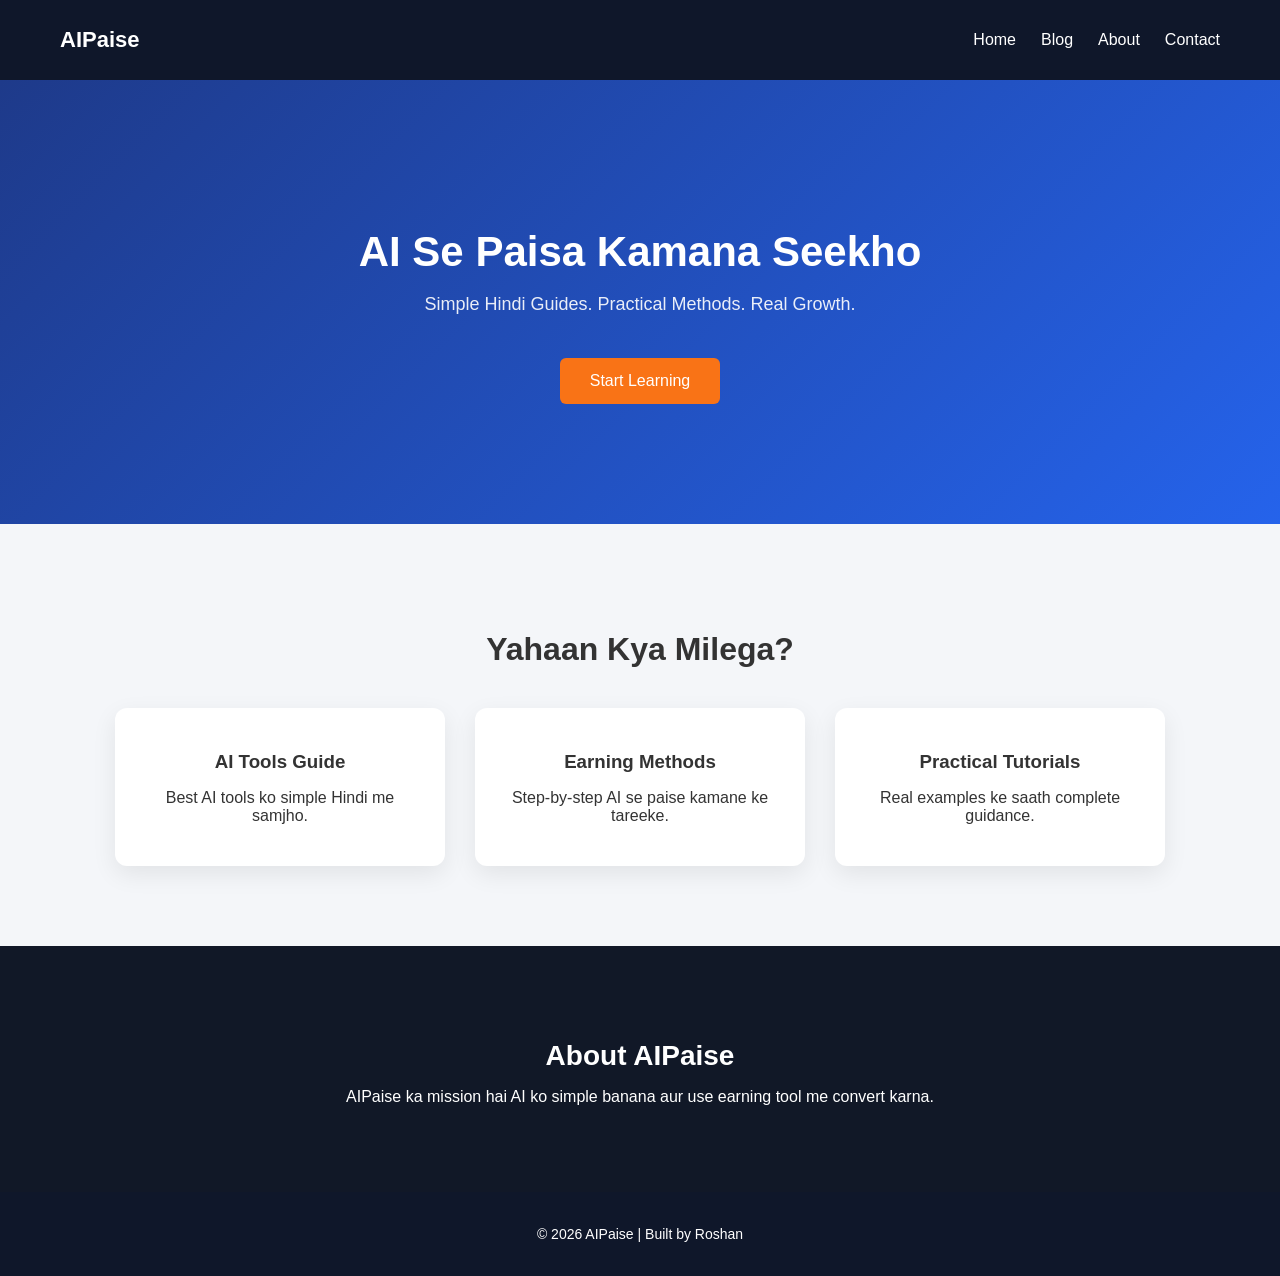
==== index.html @ 18cdc99b "Added contact page with basic form" ====
<!DOCTYPE html>
<html>
<head>
    <title>AIPaise - AI Se Income Seekho</title>
    <link rel="stylesheet" href="style.css">
</head>
<body>

<nav>
    <div class="logo">AIPaise</div>
    <ul>
        <li><a href="index.html">Home</a></li>
        <li><a href="blog.html">Blog</a></li>
        <li><a href="about.html">About</a></li>
        <li><a href="contact.html">Contact</a></li>
    </ul>
</nav>

<header class="hero">
    <h1>AI Se Paisa Kamana Seekho</h1>
    <p>Simple Hindi Guides. Practical Methods. Real Growth.</p>
    <a href="blog.html">
    <button>Start Learning</button>
</a>
</header>

<section class="features">
    <h2>Yahaan Kya Milega?</h2>
    <div class="box-container">
        <div class="box">
            <h3>AI Tools Guide</h3>
            <p>Best AI tools ko simple Hindi me samjho.</p>
        </div>
        <div class="box">
            <h3>Earning Methods</h3>
            <p>Step-by-step AI se paise kamane ke tareeke.</p>
        </div>
        <div class="box">
            <h3>Practical Tutorials</h3>
            <p>Real examples ke saath complete guidance.</p>
        </div>
    </div>
</section>

<section class="about">
    <h2>About AIPaise</h2>
    <p>AIPaise ka mission hai AI ko simple banana aur use earning tool me convert karna.</p>
</section>

<footer>
    <p>© 2026 AIPaise | Built by Roshan</p>
</footer>

</body>
</html>
---- style.css ----
body {
    margin: 0;
    font-family: 'Segoe UI', sans-serif;
    background: #f4f6f9;
    color: #333;
}

/* NAVIGATION */
nav {
    display: flex;
    justify-content: space-between;
    align-items: center;
    padding: 15px 60px;
    background: #0f172a;
    color: white;
    position: sticky;
    top: 0;
}

nav .logo {
    font-size: 22px;
    font-weight: bold;
}

nav ul {
    list-style: none;
    display: flex;
    gap: 25px;
}

nav ul li a {
    color: white;
    text-decoration: none;
    transition: 0.3s;
}

nav ul li a:hover {
    color: #38bdf8;
}

/* HERO SECTION */
.hero {
    text-align: center;
    padding: 120px 20px;
    background: linear-gradient(135deg, #1e3a8a, #2563eb);
    color: white;
}

.hero h1 {
    font-size: 42px;
    margin-bottom: 15px;
}

.hero p {
    font-size: 18px;
    opacity: 0.9;
}

.hero button {
    margin-top: 25px;
    padding: 14px 30px;
    border: none;
    background: #f97316;
    color: white;
    font-size: 16px;
    border-radius: 6px;
    cursor: pointer;
    transition: 0.3s;
}

.hero button:hover {
    background: #ea580c;
    transform: scale(1.05);
}

/* FEATURES */
.features {
    text-align: center;
    padding: 80px 20px;
}

.features h2 {
    font-size: 32px;
    margin-bottom: 40px;
}

.box-container {
    display: flex;
    justify-content: center;
    gap: 30px;
    flex-wrap: wrap;
}

.box {
    background: white;
    padding: 25px;
    width: 280px;
    border-radius: 12px;
    box-shadow: 0 8px 25px rgba(0,0,0,0.08);
    transition: 0.3s;
}

.box:hover {
    transform: translateY(-10px);
}

.box h3 {
    margin-bottom: 10px;
}

/* ABOUT */
.about {
    background: #111827;
    color: white;
    text-align: center;
    padding: 70px 20px;
}

.about h2 {
    font-size: 28px;
    margin-bottom: 15px;
}

/* FOOTER */
footer {
    text-align: center;
    padding: 20px;
    background: #0f172a;
    color: white;
    font-size: 14px;
}
form input, form textarea {
    width: 100%;
    padding: 10px;
    border: 1px solid #ccc;
    border-radius: 6px;
}

form button {
    padding: 12px 20px;
    background: #2563eb;
    color: white;
    border: none;
    border-radius: 6px;
    cursor: pointer;
}

form button:hover {
    background: #1d4ed8;
}
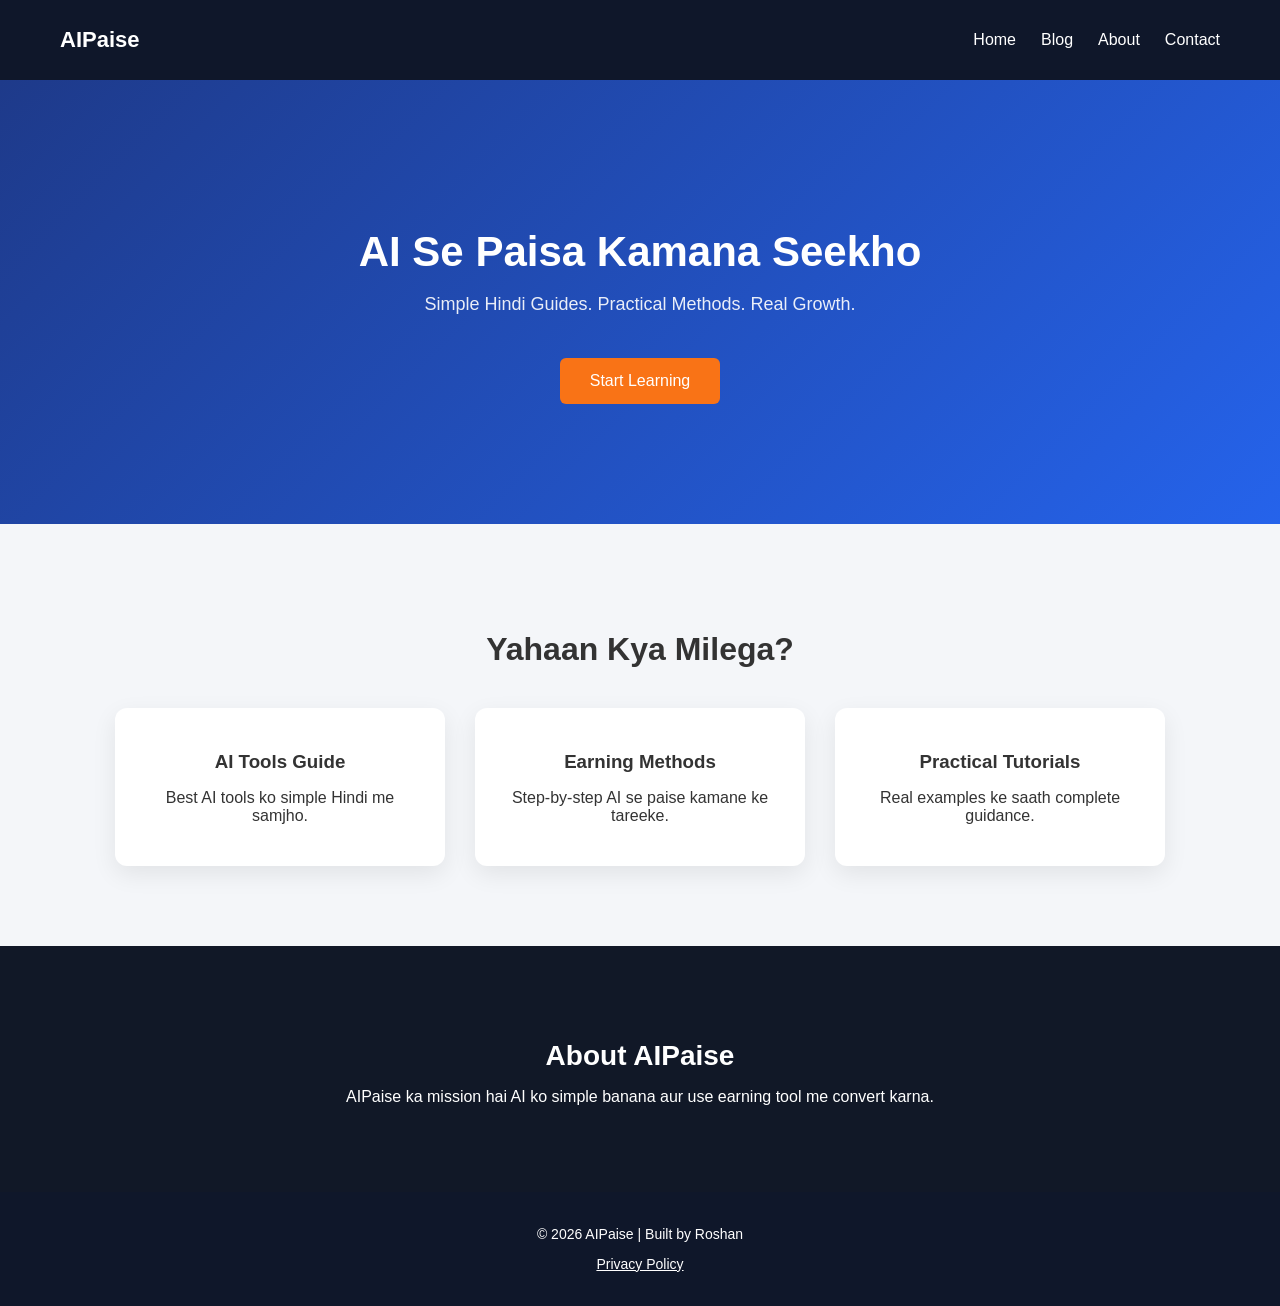
==== commit 55b8f3ae: "Added privacy policy page and footer link" ====
--- a/index.html
+++ b/index.html
@@ -49,6 +49,7 @@
 
 <footer>
     <p>© 2026 AIPaise | Built by Roshan</p>
+    <p><a href="privacy-policy.html" style="color:white;">Privacy Policy</a></p>
 </footer>
 
 </body>
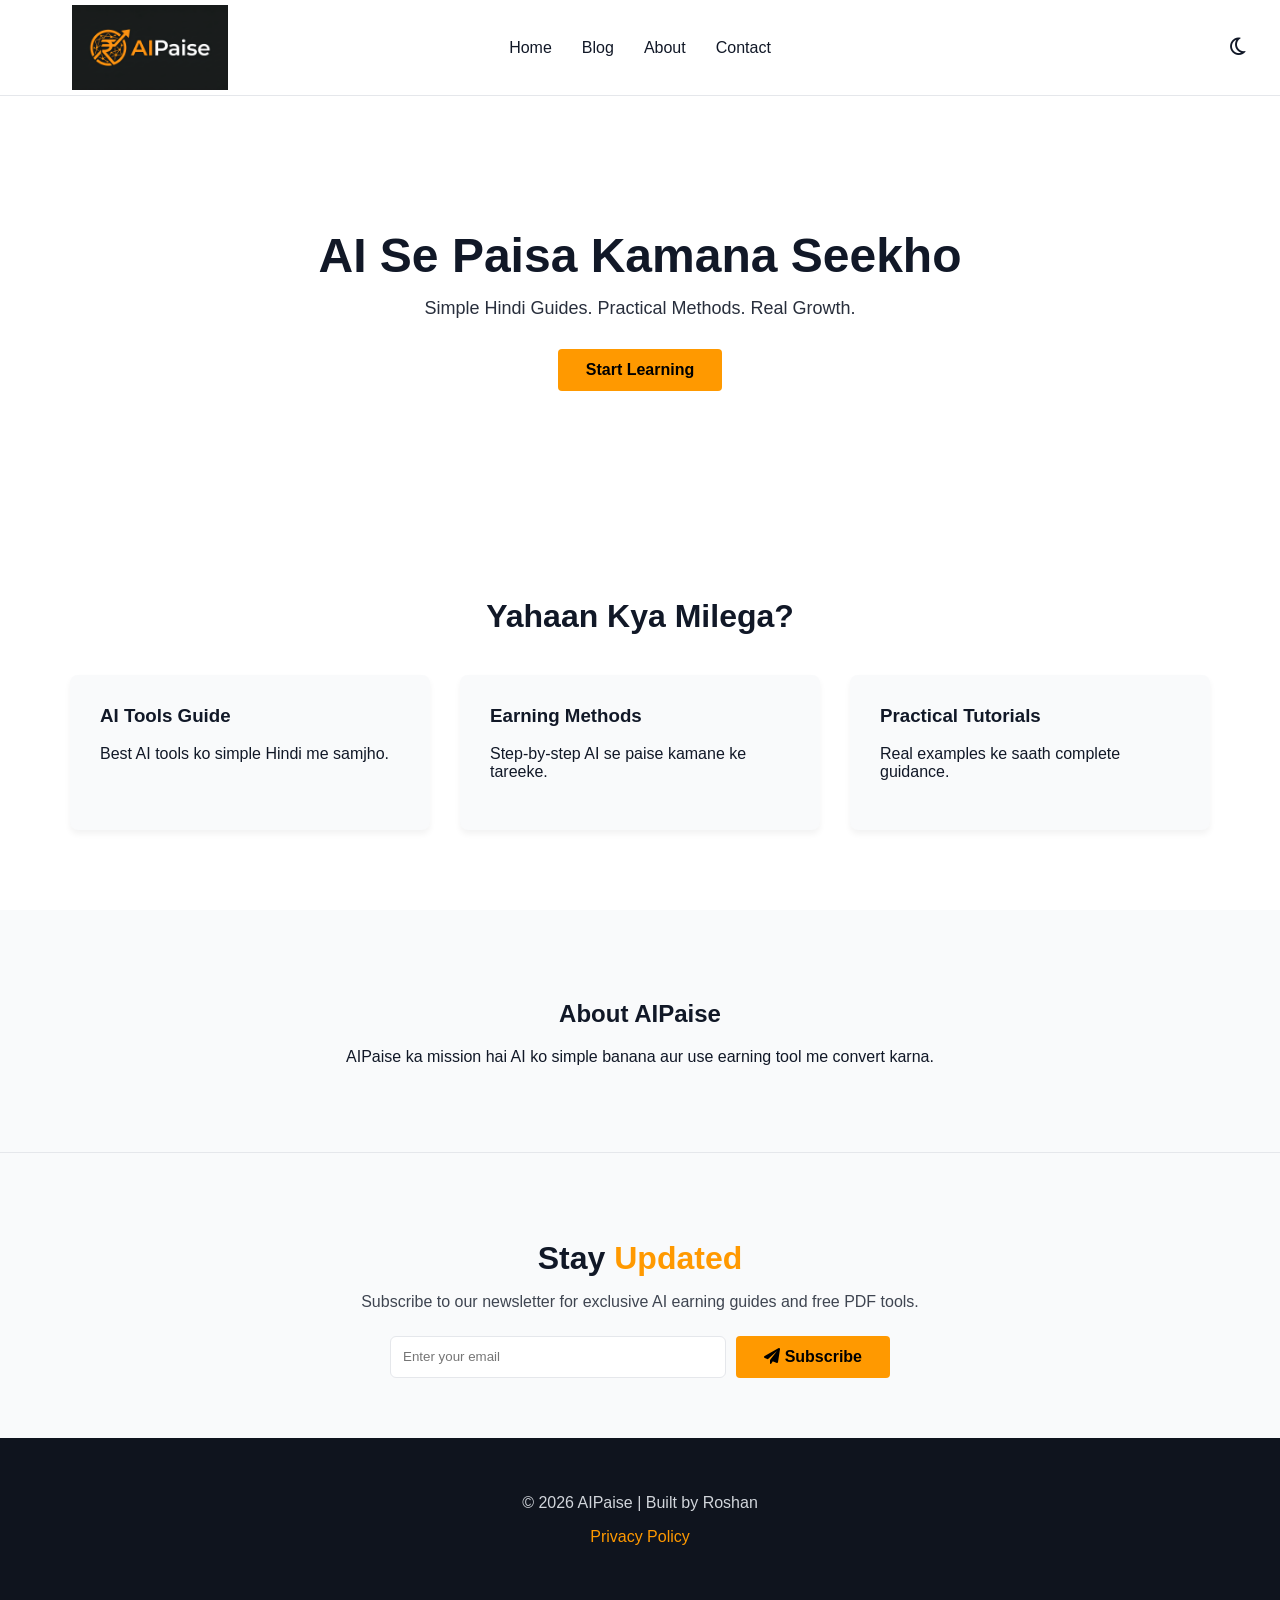
==== commit 43f6f140: "ALL cengish save and one time git push" ====
--- a/index.html
+++ b/index.html
@@ -2,55 +2,139 @@
 <html>
 <head>
     <title>AIPaise - AI Se Income Seekho</title>
+    
+    <meta name="description" content="AI tools aur earning methods ko simple Hindi me seekho. AIPaise par practical AI income guides milte hain.">
+    <meta name="google-site-verification" content="S2FvnTVKJyVCUjkGgdNoRHIZjvCnt6dqcLAl9J9zR3c" />
+    <meta charset="UTF-8">
+    <meta name="viewport" content="width=device-width, initial-scale=1.0">
+
+    <script async src="https://www.googletagmanager.com/gtag/js?id=G-G67X5SBPD9"></script>
+    <script>
+      window.dataLayer = window.dataLayer || [];
+      function gtag(){dataLayer.push(arguments);}
+      gtag('js', new Date());
+      gtag('config', 'G-G67X5SBPD9');
+    </script>
+    
+    <link rel="stylesheet" href="https://cdnjs.cloudflare.com/ajax/libs/font-awesome/6.0.0/css/all.min.css">
+    
     <link rel="stylesheet" href="style.css">
 </head>
+
 <body>
 
+<div id="progress-container">
+    <div id="progress-bar"></div>
+</div>
+
 <nav>
-    <div class="logo">AIPaise</div>
+    <div class="logo">
+        <img src="images/AIPaise_logo.png" alt="AIPaise Premium Logo">
+    </div>
+    
     <ul>
         <li><a href="index.html">Home</a></li>
         <li><a href="blog.html">Blog</a></li>
         <li><a href="about.html">About</a></li>
         <li><a href="contact.html">Contact</a></li>
     </ul>
+    <div class="nav-right">
+        <button id="theme-toggle" class="theme-toggle">
+            <i id="theme-icon" class="far fa-moon"></i>
+        </button>
+    </div>
 </nav>
 
-<header class="hero">
+<header class="hero animate-on-scroll">
     <h1>AI Se Paisa Kamana Seekho</h1>
     <p>Simple Hindi Guides. Practical Methods. Real Growth.</p>
     <a href="blog.html">
-    <button>Start Learning</button>
-</a>
+        <button>Start Learning</button>
+    </a>
 </header>
 
-<section class="features">
+<section class="features animate-on-scroll">
     <h2>Yahaan Kya Milega?</h2>
     <div class="box-container">
-        <div class="box">
+        <div class="box animate-on-scroll">
             <h3>AI Tools Guide</h3>
             <p>Best AI tools ko simple Hindi me samjho.</p>
         </div>
-        <div class="box">
+        <div class="box animate-on-scroll">
             <h3>Earning Methods</h3>
             <p>Step-by-step AI se paise kamane ke tareeke.</p>
         </div>
-        <div class="box">
+        <div class="box animate-on-scroll">
             <h3>Practical Tutorials</h3>
             <p>Real examples ke saath complete guidance.</p>
         </div>
     </div>
 </section>
 
-<section class="about">
+<section class="about animate-on-scroll">
     <h2>About AIPaise</h2>
     <p>AIPaise ka mission hai AI ko simple banana aur use earning tool me convert karna.</p>
 </section>
 
+<section class="newsletter animate-on-scroll">
+    <h2>Stay <span>Updated</span></h2>
+    <p>Subscribe to our newsletter for exclusive AI earning guides and free PDF tools.</p>
+    
+    <form name="newsletter" method="POST" data-netlify="true" class="newsletter-form">
+        <input type="email" name="email" placeholder="Enter your email" required>
+        <button type="submit"><i class="fas fa-paper-plane"></i> Subscribe</button>
+    </form>
+</section>
+
 <footer>
     <p>© 2026 AIPaise | Built by Roshan</p>
-    <p><a href="privacy-policy.html" style="color:white;">Privacy Policy</a></p>
+    <p><a href="privacy-policy.html">Privacy Policy</a></p>
 </footer>
+
+<script>
+    // Dark Mode Logic
+    const themeBtn = document.getElementById('theme-toggle');
+    const themeIcon = document.getElementById('theme-icon');
+    const body = document.body;
+
+    if(localStorage.getItem('theme') === 'dark') { 
+        body.classList.add('dark-mode'); 
+        themeIcon.classList.replace('fa-moon', 'fa-sun'); 
+        themeIcon.classList.replace('far', 'fas'); 
+    }
+
+    themeBtn.addEventListener('click', () => {
+        body.classList.toggle('dark-mode');
+        if(body.classList.contains('dark-mode')) { 
+            localStorage.setItem('theme', 'dark'); 
+            themeIcon.classList.replace('fa-moon', 'fa-sun'); 
+            themeIcon.classList.replace('far', 'fas'); 
+        } else { 
+            localStorage.setItem('theme', 'light'); 
+            themeIcon.classList.replace('fa-sun', 'fa-moon'); 
+            themeIcon.classList.replace('fas', 'far'); 
+        }
+    });
+
+    // Scroll Animation Logic
+    const observer = new IntersectionObserver((entries) => { 
+        entries.forEach(entry => { 
+            if(entry.isIntersecting) { 
+                entry.target.classList.add('show'); 
+            } 
+        }); 
+    }, { threshold: 0.1 });
+    
+    document.querySelectorAll('.animate-on-scroll').forEach(el => observer.observe(el));
+
+    // Progress Bar Logic
+    window.addEventListener('scroll', () => {
+        let winScroll = document.body.scrollTop || document.documentElement.scrollTop;
+        let height = document.documentElement.scrollHeight - document.documentElement.clientHeight;
+        let scrolled = (winScroll / height) * 100;
+        document.getElementById("progress-bar").style.width = scrolled + "%";
+    });
+</script>
 
 </body>
 </html>
--- a/style.css
+++ b/style.css
@@ -1,150 +1,250 @@
+/* CSS Variables for Light & Dark Mode */
+:root {
+    --bg-color: #ffffff;
+    --text-color: #111827;
+    --nav-bg: rgba(255, 255, 255, 0.85); /* Glass effect */
+    --nav-border: #e5e7eb;
+    --accent-color: #ff9900; /* AIVORA Orange */
+    --accent-hover: #e68a00;
+    --card-bg: #f9fafb;
+    --card-shadow: 0 4px 6px rgba(0,0,0,0.05);
+    --footer-bg: #0f141e; 
+    --footer-text: #d1d5db;
+}
+
+/* Dark Mode Theme */
+body.dark-mode {
+    --bg-color: #0f141e;
+    --text-color: #f9fafb;
+    --nav-bg: rgba(15, 20, 30, 0.85); /* Glass effect */
+    --nav-border: #1f2937;
+    --card-bg: #1f2937;
+    --card-shadow: 0 8px 15px rgba(0,0,0,0.3);
+    --footer-bg: #0a0d14;
+    --footer-text: #9ca3af;
+}
+
 body {
     margin: 0;
-    font-family: 'Segoe UI', sans-serif;
-    background: #f4f6f9;
-    color: #333;
-}
-
-/* NAVIGATION */
+    font-family: 'Segoe UI', Tahoma, Geneva, Verdana, sans-serif;
+    background-color: var(--bg-color);
+    color: var(--text-color);
+    transition: background-color 0.3s ease, color 0.3s ease;
+}
+
+/* 1. READING PROGRESS BAR */
+#progress-container {
+    position: fixed;
+    top: 0;
+    left: 0;
+    width: 100%;
+    height: 4px;
+    background: transparent;
+    z-index: 2000;
+}
+
+#progress-bar {
+    height: 100%;
+    background: var(--accent-color);
+    width: 0%;
+    border-top-right-radius: 4px;
+    border-bottom-right-radius: 4px;
+}
+
+/* 2. GLASSMORPHISM NAVIGATION - Professional Layout */
 nav {
     display: flex;
-    justify-content: space-between;
+    justify-content: space-between; 
     align-items: center;
-    padding: 15px 60px;
-    background: #0f172a;
-    color: white;
+    padding: 5px 15px; /* Padding kam kiya hai taaki logo kinare ke paas jaye */
+    background-color: var(--nav-bg);
+    border-bottom: 1px solid var(--nav-border);
     position: sticky;
     top: 0;
+    z-index: 1000;
+    backdrop-filter: blur(12px);
+    -webkit-backdrop-filter: blur(12px);
+    transition: background-color 0.3s ease;
+    min-height: 80px; /* Navbar height fix */
 }
 
 nav .logo {
-    font-size: 22px;
-    font-weight: bold;
-}
-
+    display: flex;
+    align-items: center;
+    z-index: 1001;
+    margin-left: -5px; /* Logo ko left boundary ki taraf dhakela gaya hai */
+}
+
+nav .logo img {
+    width: 280px; /* Aapki demand ke hisab se width */
+    height: auto;
+    max-height: 85px;
+    object-fit: contain;
+}
+
+/* Menu links ko center mein lock karne ka jadoo */
 nav ul {
     list-style: none;
     display: flex;
-    gap: 25px;
+    gap: 30px;
+    margin: 0;
+    padding: 0;
+    position: absolute; 
+    left: 50%;
+    transform: translateX(-50%); /* Isse menu hamesha center mein rahega */
 }
 
 nav ul li a {
-    color: white;
+    color: var(--text-color);
     text-decoration: none;
-    transition: 0.3s;
+    font-weight: 500;
+    font-size: 16px;
+    transition: color 0.3s, border-bottom 0.3s;
+    padding-bottom: 5px;
+    border-bottom: 2px solid transparent;
 }
 
 nav ul li a:hover {
-    color: #38bdf8;
+    color: var(--accent-color);
+    border-bottom: 2px solid var(--accent-color);
+}
+
+.nav-right {
+    display: flex;
+    align-items: center;
+    z-index: 1001;
+    margin-right: 10px;
+}
+
+.theme-toggle {
+    background: none;
+    border: none;
+    font-size: 20px; 
+    cursor: pointer;
+    color: var(--text-color);
+    transition: transform 0.3s, color 0.3s;
+}
+
+.theme-toggle:hover {
+    transform: scale(1.15);
+    color: var(--accent-color);
 }
 
 /* HERO SECTION */
 .hero {
     text-align: center;
-    padding: 120px 20px;
-    background: linear-gradient(135deg, #1e3a8a, #2563eb);
-    color: white;
-}
-
-.hero h1 {
-    font-size: 42px;
-    margin-bottom: 15px;
-}
-
-.hero p {
-    font-size: 18px;
-    opacity: 0.9;
-}
-
-.hero button {
-    margin-top: 25px;
-    padding: 14px 30px;
+    padding: 100px 20px;
+    background-color: var(--bg-color);
+    transition: background-color 0.3s ease;
+}
+
+.hero h1 { font-size: 48px; margin-bottom: 15px; font-weight: 800; }
+.hero p { font-size: 18px; opacity: 0.9; max-width: 600px; margin: 0 auto 30px auto; }
+
+/* BUTTONS */
+button[type="submit"], .hero button, .btn {
+    display: inline-block;
+    padding: 12px 28px;
+    background-color: var(--accent-color);
+    color: #000;
+    text-decoration: none;
+    font-size: 16px;
+    font-weight: bold;
+    border-radius: 4px;
     border: none;
-    background: #f97316;
-    color: white;
-    font-size: 16px;
+    cursor: pointer;
+    transition: background-color 0.3s, transform 0.2s;
+}
+
+button[type="submit"]:hover, .hero button:hover, .btn:hover {
+    background-color: var(--accent-hover);
+    transform: translateY(-2px);
+}
+
+/* 3. SCROLL ANIMATIONS */
+.animate-on-scroll {
+    opacity: 0;
+    transform: translateY(40px);
+    transition: opacity 0.8s ease-out, transform 0.8s ease-out;
+}
+
+.animate-on-scroll.show {
+    opacity: 1;
+    transform: translateY(0);
+}
+
+/* FEATURES / CARDS */
+.features { text-align: center; padding: 80px 20px; }
+.features h2 { font-size: 32px; margin-bottom: 40px; }
+
+.box-container { display: flex; justify-content: center; gap: 30px; flex-wrap: wrap; }
+
+.box {
+    background-color: var(--card-bg);
+    padding: 30px;
+    width: 300px;
+    border-radius: 8px;
+    box-shadow: var(--card-shadow);
+    transition: transform 0.3s, box-shadow 0.3s, border-bottom 0.3s;
+    text-align: left;
+    border-bottom: 3px solid transparent;
+}
+
+.box:hover {
+    transform: translateY(-5px);
+    box-shadow: 0 10px 20px rgba(0,0,0,0.15);
+    border-bottom: 3px solid var(--accent-color);
+}
+
+.box h3 { margin-top: 0; color: var(--text-color); }
+.box a { color: var(--accent-color); text-decoration: none; font-weight: bold; display: inline-block; margin-top: 15px; }
+
+.features div[style*="max-width:800px"], .features div[style*="max-width:600px"] {
+    line-height: 1.8; font-size: 17px;
+}
+
+.about {
+    background-color: var(--card-bg);
+    text-align: center; padding: 70px 20px;
+}
+
+/* 4. PREMIUM NEWSLETTER BOX */
+.newsletter {
+    background-color: var(--card-bg);
+    padding: 60px 20px;
+    text-align: center;
+    border-top: 1px solid var(--nav-border);
+}
+
+.newsletter h2 { font-size: 32px; margin-bottom: 10px; }
+.newsletter h2 span { color: var(--accent-color); }
+.newsletter p { opacity: 0.8; margin-bottom: 25px; }
+
+.newsletter-form {
+    display: flex;
+    justify-content: center;
+    gap: 10px;
+    max-width: 500px;
+    margin: 0 auto;
+}
+
+.newsletter-form input {
+    margin-bottom: 0;
+    flex: 1;
+}
+
+form input, form textarea {
+    width: 100%; padding: 12px;
+    border: 1px solid var(--nav-border);
     border-radius: 6px;
-    cursor: pointer;
-    transition: 0.3s;
-}
-
-.hero button:hover {
-    background: #ea580c;
-    transform: scale(1.05);
-}
-
-/* FEATURES */
-.features {
-    text-align: center;
-    padding: 80px 20px;
-}
-
-.features h2 {
-    font-size: 32px;
-    margin-bottom: 40px;
-}
-
-.box-container {
-    display: flex;
-    justify-content: center;
-    gap: 30px;
-    flex-wrap: wrap;
-}
-
-.box {
-    background: white;
-    padding: 25px;
-    width: 280px;
-    border-radius: 12px;
-    box-shadow: 0 8px 25px rgba(0,0,0,0.08);
-    transition: 0.3s;
-}
-
-.box:hover {
-    transform: translateY(-10px);
-}
-
-.box h3 {
-    margin-bottom: 10px;
-}
-
-/* ABOUT */
-.about {
-    background: #111827;
-    color: white;
-    text-align: center;
-    padding: 70px 20px;
-}
-
-.about h2 {
-    font-size: 28px;
-    margin-bottom: 15px;
-}
-
-/* FOOTER */
+    background-color: var(--bg-color);
+    color: var(--text-color);
+    margin-bottom: 20px; font-family: inherit; box-sizing: border-box;
+}
+
 footer {
-    text-align: center;
-    padding: 20px;
-    background: #0f172a;
-    color: white;
-    font-size: 14px;
-}
-form input, form textarea {
-    width: 100%;
-    padding: 10px;
-    border: 1px solid #ccc;
-    border-radius: 6px;
-}
-
-form button {
-    padding: 12px 20px;
-    background: #2563eb;
-    color: white;
-    border: none;
-    border-radius: 6px;
-    cursor: pointer;
-}
-
-form button:hover {
-    background: #1d4ed8;
-}+    text-align: center; padding: 40px 20px;
+    background-color: var(--footer-bg); color: var(--footer-text);
+}
+footer a { color: var(--accent-color); text-decoration: none; }
+footer a:hover { text-decoration: underline; }
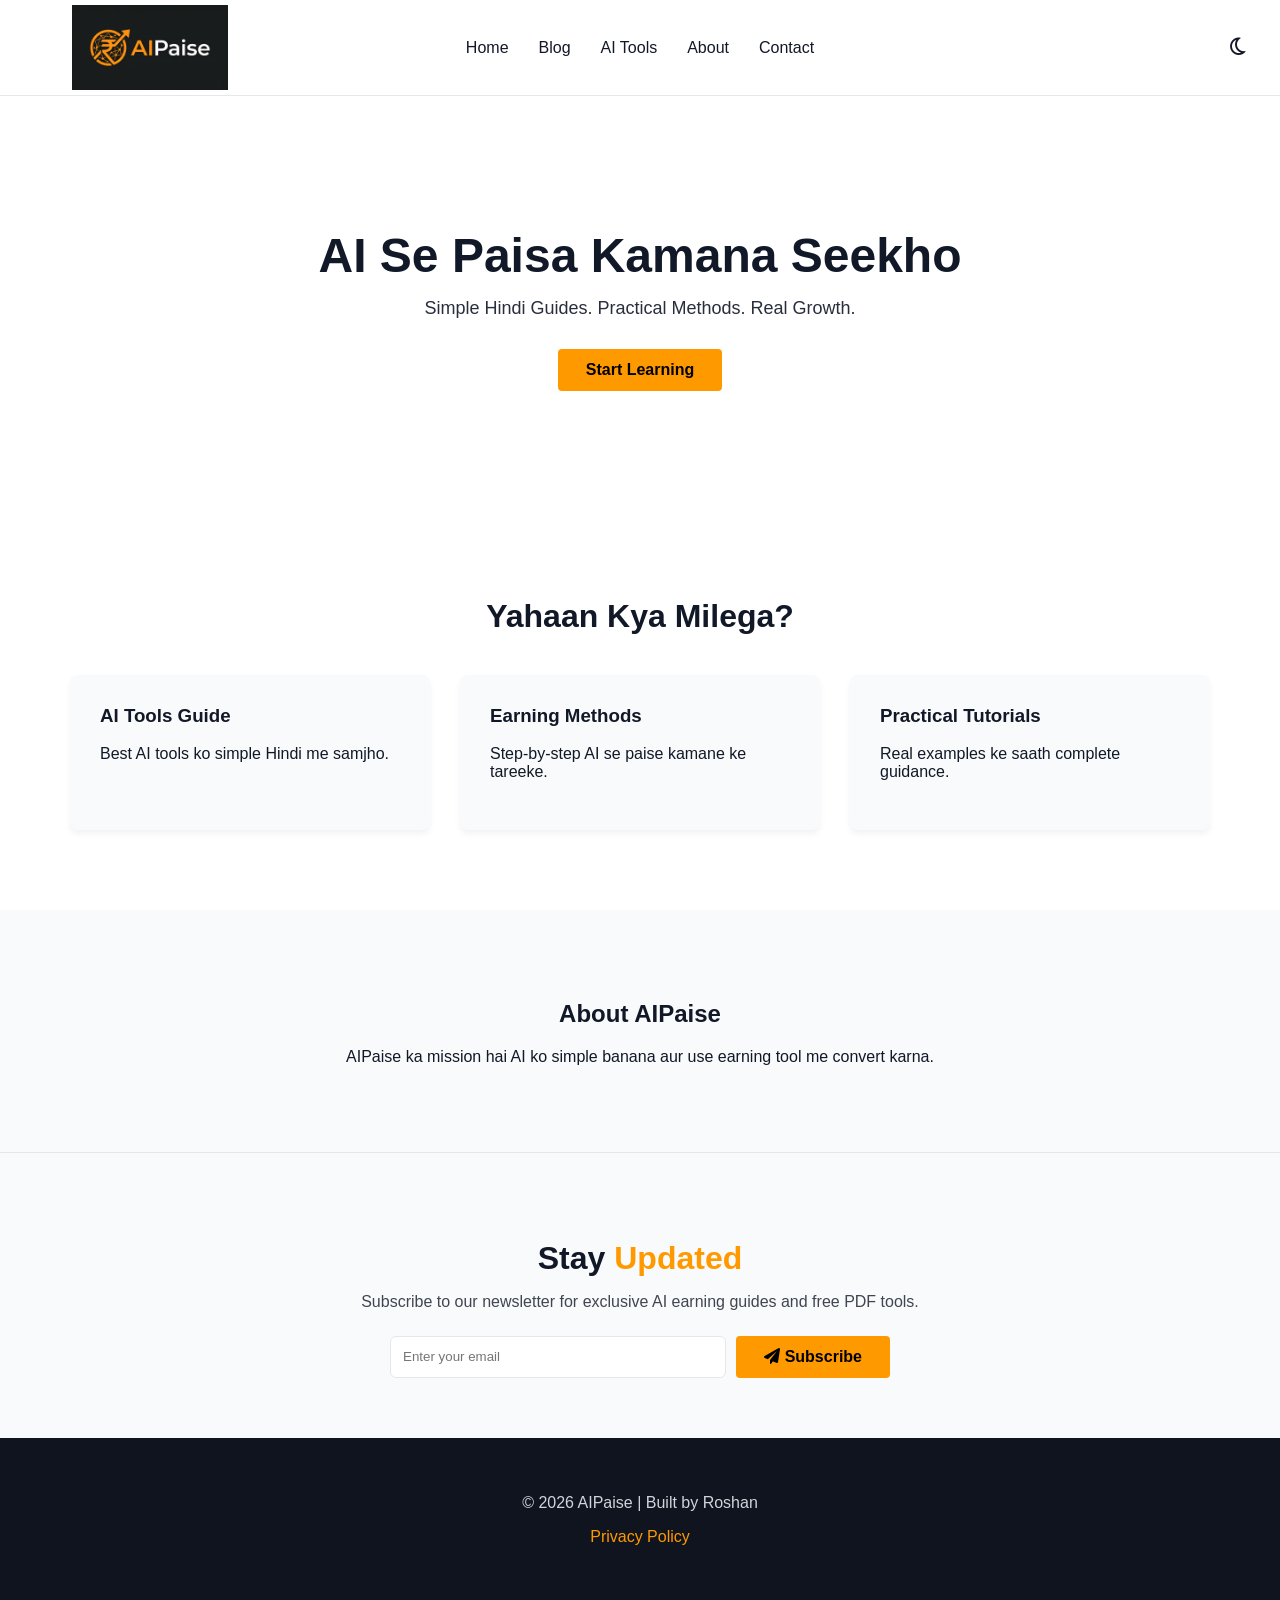
==== commit 5b00d2e1: "Added Premium Logos and AI Tool Guides" ====
--- a/index.html
+++ b/index.html
@@ -35,6 +35,7 @@
     <ul>
         <li><a href="index.html">Home</a></li>
         <li><a href="blog.html">Blog</a></li>
+        <li><a href="ai-tools.html">AI Tools</a></li>
         <li><a href="about.html">About</a></li>
         <li><a href="contact.html">Contact</a></li>
     </ul>
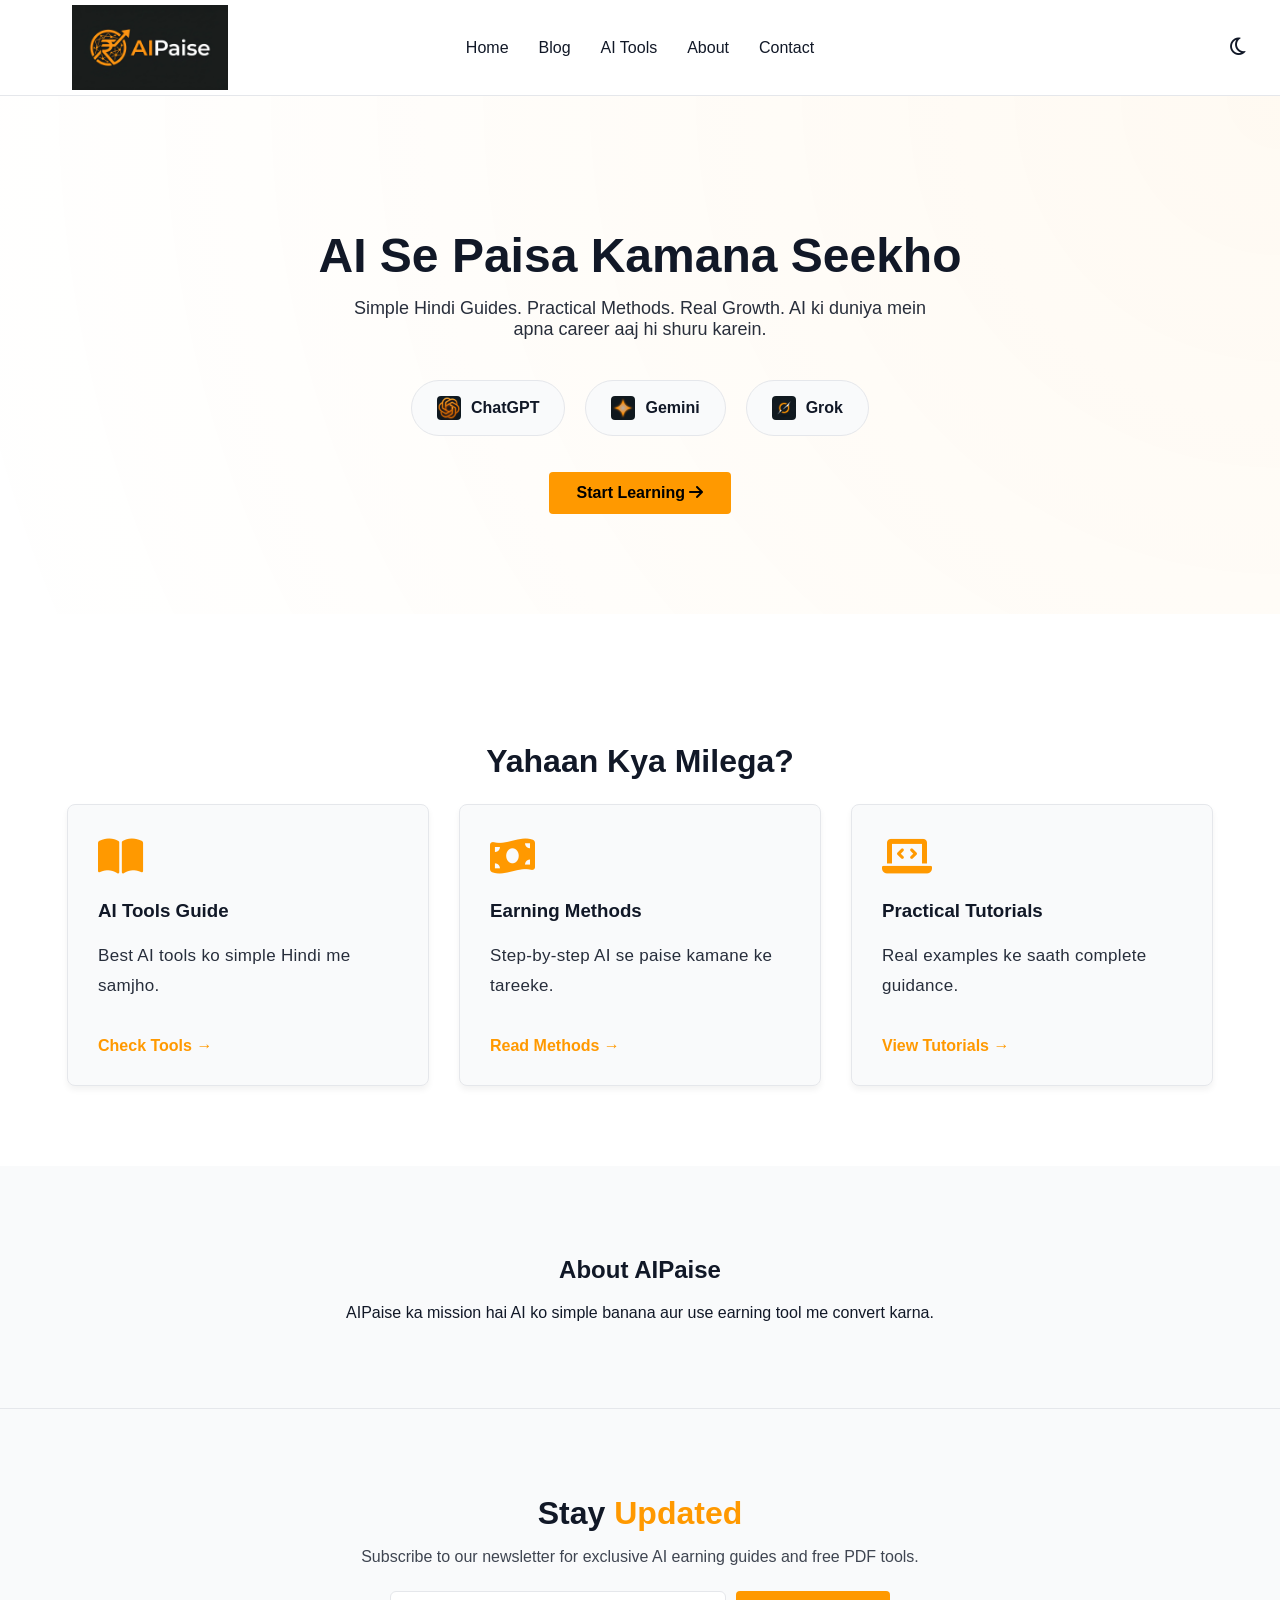
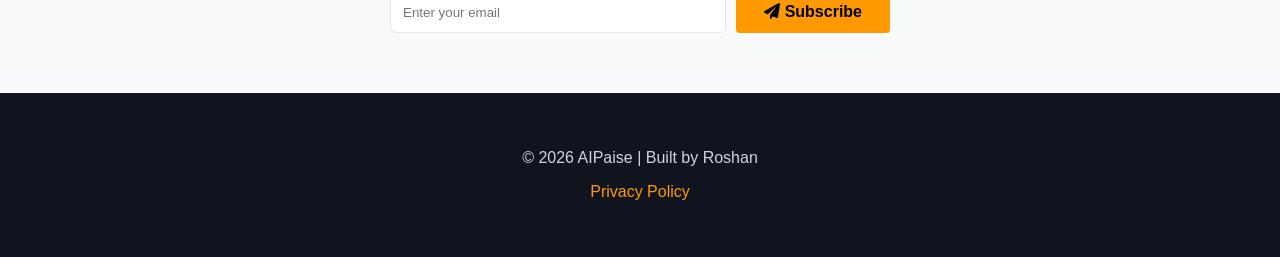
==== commit 85df3b63: "all cenjish save" ====
--- a/index.html
+++ b/index.html
@@ -29,7 +29,7 @@
 
 <nav>
     <div class="logo">
-        <img src="images/AIPaise_logo.png" alt="AIPaise Premium Logo">
+        <img src="images/AIPaise_logo.webp" alt="AIPaise Premium Logo">
     </div>
     
     <ul>
@@ -47,28 +47,50 @@
 </nav>
 
 <header class="hero animate-on-scroll">
-    <h1>AI Se Paisa Kamana Seekho</h1>
-    <p>Simple Hindi Guides. Practical Methods. Real Growth.</p>
-    <a href="blog.html">
-        <button>Start Learning</button>
-    </a>
+    <h1>AI Se Paisa Kamana <span>Seekho</span></h1>
+    <p>Simple Hindi Guides. Practical Methods. Real Growth. AI ki duniya mein apna career aaj hi shuru karein.</p>
+    
+    <div class="trending-tools">
+        <a href="chatgpt-guide.html" class="mini-tool-card">
+            <img src="images/chatgpt_icon.webp" alt="ChatGPT" class="mini-icon"> ChatGPT
+        </a>
+        <a href="gemini-guide.html" class="mini-tool-card">
+            <img src="images/gemini_icon.webp" alt="Gemini" class="mini-icon"> Gemini
+        </a>
+        <a href="grok-guide.html" class="mini-tool-card">
+            <img src="images/grok_icon.webp" alt="Grok" class="mini-icon"> Grok
+        </a>
+    </div>
+
+    <br><br>
+    <a href="blog.html" class="btn">Start Learning <i class="fas fa-arrow-right"></i></a>
 </header>
 
 <section class="features animate-on-scroll">
-    <h2>Yahaan Kya Milega?</h2>
+    <h2>Yahaan Kya <span>Milega?</span></h2>
     <div class="box-container">
+        
         <div class="box animate-on-scroll">
+            <div class="feature-icon"><i class="fas fa-book-open"></i></div>
             <h3>AI Tools Guide</h3>
             <p>Best AI tools ko simple Hindi me samjho.</p>
+            <a href="ai-tools.html">Check Tools →</a>
         </div>
+        
         <div class="box animate-on-scroll">
+            <div class="feature-icon"><i class="fas fa-money-bill-wave"></i></div>
             <h3>Earning Methods</h3>
             <p>Step-by-step AI se paise kamane ke tareeke.</p>
+            <a href="blog.html">Read Methods →</a>
         </div>
+        
         <div class="box animate-on-scroll">
+            <div class="feature-icon"><i class="fas fa-laptop-code"></i></div>
             <h3>Practical Tutorials</h3>
             <p>Real examples ke saath complete guidance.</p>
+            <a href="ai-tools.html">View Tutorials →</a>
         </div>
+
     </div>
 </section>
 
--- a/style.css
+++ b/style.css
@@ -56,7 +56,7 @@
     display: flex;
     justify-content: space-between; 
     align-items: center;
-    padding: 5px 15px; /* Padding kam kiya hai taaki logo kinare ke paas jaye */
+    padding: 5px 15px; 
     background-color: var(--nav-bg);
     border-bottom: 1px solid var(--nav-border);
     position: sticky;
@@ -65,18 +65,18 @@
     backdrop-filter: blur(12px);
     -webkit-backdrop-filter: blur(12px);
     transition: background-color 0.3s ease;
-    min-height: 80px; /* Navbar height fix */
+    min-height: 80px; 
 }
 
 nav .logo {
     display: flex;
     align-items: center;
     z-index: 1001;
-    margin-left: -5px; /* Logo ko left boundary ki taraf dhakela gaya hai */
+    margin-left: -5px; 
 }
 
 nav .logo img {
-    width: 280px; /* Aapki demand ke hisab se width */
+    width: 280px; 
     height: auto;
     max-height: 85px;
     object-fit: contain;
@@ -91,7 +91,7 @@
     padding: 0;
     position: absolute; 
     left: 50%;
-    transform: translateX(-50%); /* Isse menu hamesha center mein rahega */
+    transform: translateX(-50%); 
 }
 
 nav ul li a {
@@ -199,10 +199,6 @@
 .box h3 { margin-top: 0; color: var(--text-color); }
 .box a { color: var(--accent-color); text-decoration: none; font-weight: bold; display: inline-block; margin-top: 15px; }
 
-.features div[style*="max-width:800px"], .features div[style*="max-width:600px"] {
-    line-height: 1.8; font-size: 17px;
-}
-
 .about {
     background-color: var(--card-bg);
     text-align: center; padding: 70px 20px;
@@ -247,4 +243,197 @@
     background-color: var(--footer-bg); color: var(--footer-text);
 }
 footer a { color: var(--accent-color); text-decoration: none; }
-footer a:hover { text-decoration: underline; }+footer a:hover { text-decoration: underline; }
+
+/* =========================================
+   🖋️ TYPOGRAPHY & SPACING FIX (Line chipakne ka solution)
+   ========================================= */
+article p, .features p, .box p {
+    line-height: 1.8; /* Ye lines ke beech mast gap dega */
+    font-size: 17px;
+    margin-bottom: 20px; /* Paragraphs ke beech space */
+    color: var(--text-color);
+    opacity: 0.9;
+    letter-spacing: 0.3px;
+}
+
+article li, .features li {
+    line-height: 1.7;
+    font-size: 16px;
+    margin-bottom: 14px; /* List items ek dusre se thoda door rahenge */
+    opacity: 0.9;
+}
+
+article h2, .features h2 {
+    line-height: 1.4;
+    margin-top: 45px; /* Headings ke upar saans lene ki jagah */
+    margin-bottom: 20px;
+}
+
+/* =========================================
+   📱 MOBILE RESPONSIVE DESIGN FIX
+   ========================================= */
+@media screen and (max-width: 768px) {
+    nav {
+        flex-direction: column;
+        padding: 15px 10px;
+        min-height: auto;
+    }
+    
+    nav .logo {
+        margin: 0 auto 15px auto; 
+        justify-content: center;
+    }
+    
+    nav .logo img {
+        width: 220px; 
+        max-height: 60px;
+    }
+    
+    nav ul {
+        position: relative;
+        left: 0;
+        transform: none;
+        width: 100%;
+        justify-content: center;
+        flex-wrap: wrap; 
+        gap: 15px;
+    }
+    
+    nav ul li a {
+        font-size: 14px; 
+    }
+    
+    .nav-right {
+        position: absolute;
+        top: 25px;
+        right: 20px;
+        margin: 0;
+    }
+
+    /* Mobile Typography adjustments */
+    article p, .features p, .box p {
+        font-size: 16px;
+        line-height: 1.7;
+    }
+}
+
+/* =========================================
+   🚀 3D FLOATING ANIMATION FOR AI TOOL PAGES
+   ========================================= */
+
+.guide-header {
+    background: var(--card-bg);
+    border: 1px solid var(--nav-border);
+    border-radius: 24px;
+    padding: 100px 30px 40px 30px; 
+    text-align: center;
+    position: relative;
+    margin-top: 100px; 
+    box-shadow: 0 20px 40px rgba(0,0,0,0.3);
+    transition: transform 0.4s ease, box-shadow 0.4s ease;
+}
+
+.brand-icon-3d {
+    width: 220px; 
+    height: auto;
+    position: absolute;
+    top: -110px; 
+    left: 50%;
+    transform: translateX(-50%);
+    filter: drop-shadow(0 15px 30px rgba(255, 153, 0, 0.5)); 
+    transition: all 0.4s ease;
+    z-index: 5;
+    border-radius: 20px; 
+}
+
+.guide-header:hover .brand-icon-3d {
+    top: -130px; 
+    transform: translateX(-50%) scale(1.1);
+}
+
+.guide-header:hover {
+    transform: translateY(-10px);
+    box-shadow: 0 30px 60px rgba(0,0,0,0.5);
+}
+
+@media screen and (max-width: 768px) {
+    .brand-icon-3d {
+        width: 150px; 
+        top: -75px; 
+    }
+    .guide-header {
+        margin-top: 80px;
+        padding-top: 80px; 
+    }
+    .guide-header:hover .brand-icon-3d {
+        top: -90px;
+    }
+}
+
+/* =========================================
+   🌟 HOME PAGE PREMIUM UPGRADES
+   ========================================= */
+
+/* Hero Section Background Magic */
+.hero {
+    position: relative;
+    overflow: hidden;
+    background: radial-gradient(circle at top right, rgba(255, 153, 0, 0.05), transparent), var(--bg-color);
+}
+
+/* Glassmorphism Effect for Feature Cards */
+.box {
+    backdrop-filter: blur(5px);
+    border: 1px solid var(--nav-border);
+}
+
+/* Feature Icon Style */
+.feature-icon {
+    font-size: 40px;
+    color: var(--accent-color);
+    margin-bottom: 20px;
+}
+
+/* Trending Tools Section (Mini Cards) */
+.trending-tools {
+    display: flex;
+    justify-content: center;
+    flex-wrap: wrap; /* Mobile par tootne se bachayega */
+    gap: 20px;
+    margin-top: 40px;
+}
+
+.mini-tool-card {
+    background: var(--card-bg);
+    padding: 15px 25px;
+    border-radius: 50px;
+    border: 1px solid var(--nav-border);
+    display: flex;
+    align-items: center;
+    gap: 10px;
+    font-weight: bold;
+    font-size: 16px;
+    color: var(--text-color);
+    transition: 0.3s;
+    text-decoration: none;
+}
+
+.mini-tool-card i {
+    font-size: 20px;
+    color: var(--accent-color);
+}
+
+.mini-tool-card:hover {
+    border-color: var(--accent-color);
+    transform: scale(1.05);
+    box-shadow: 0 5px 15px rgba(255, 153, 0, 0.2);
+}
+
+/* Mini Icons inside Buttons (MERA NAYA CODE YAHAN HAI) */
+.mini-icon {
+    width: 24px;
+    height: 24px;
+    object-fit: contain;
+    border-radius: 4px;
+}
